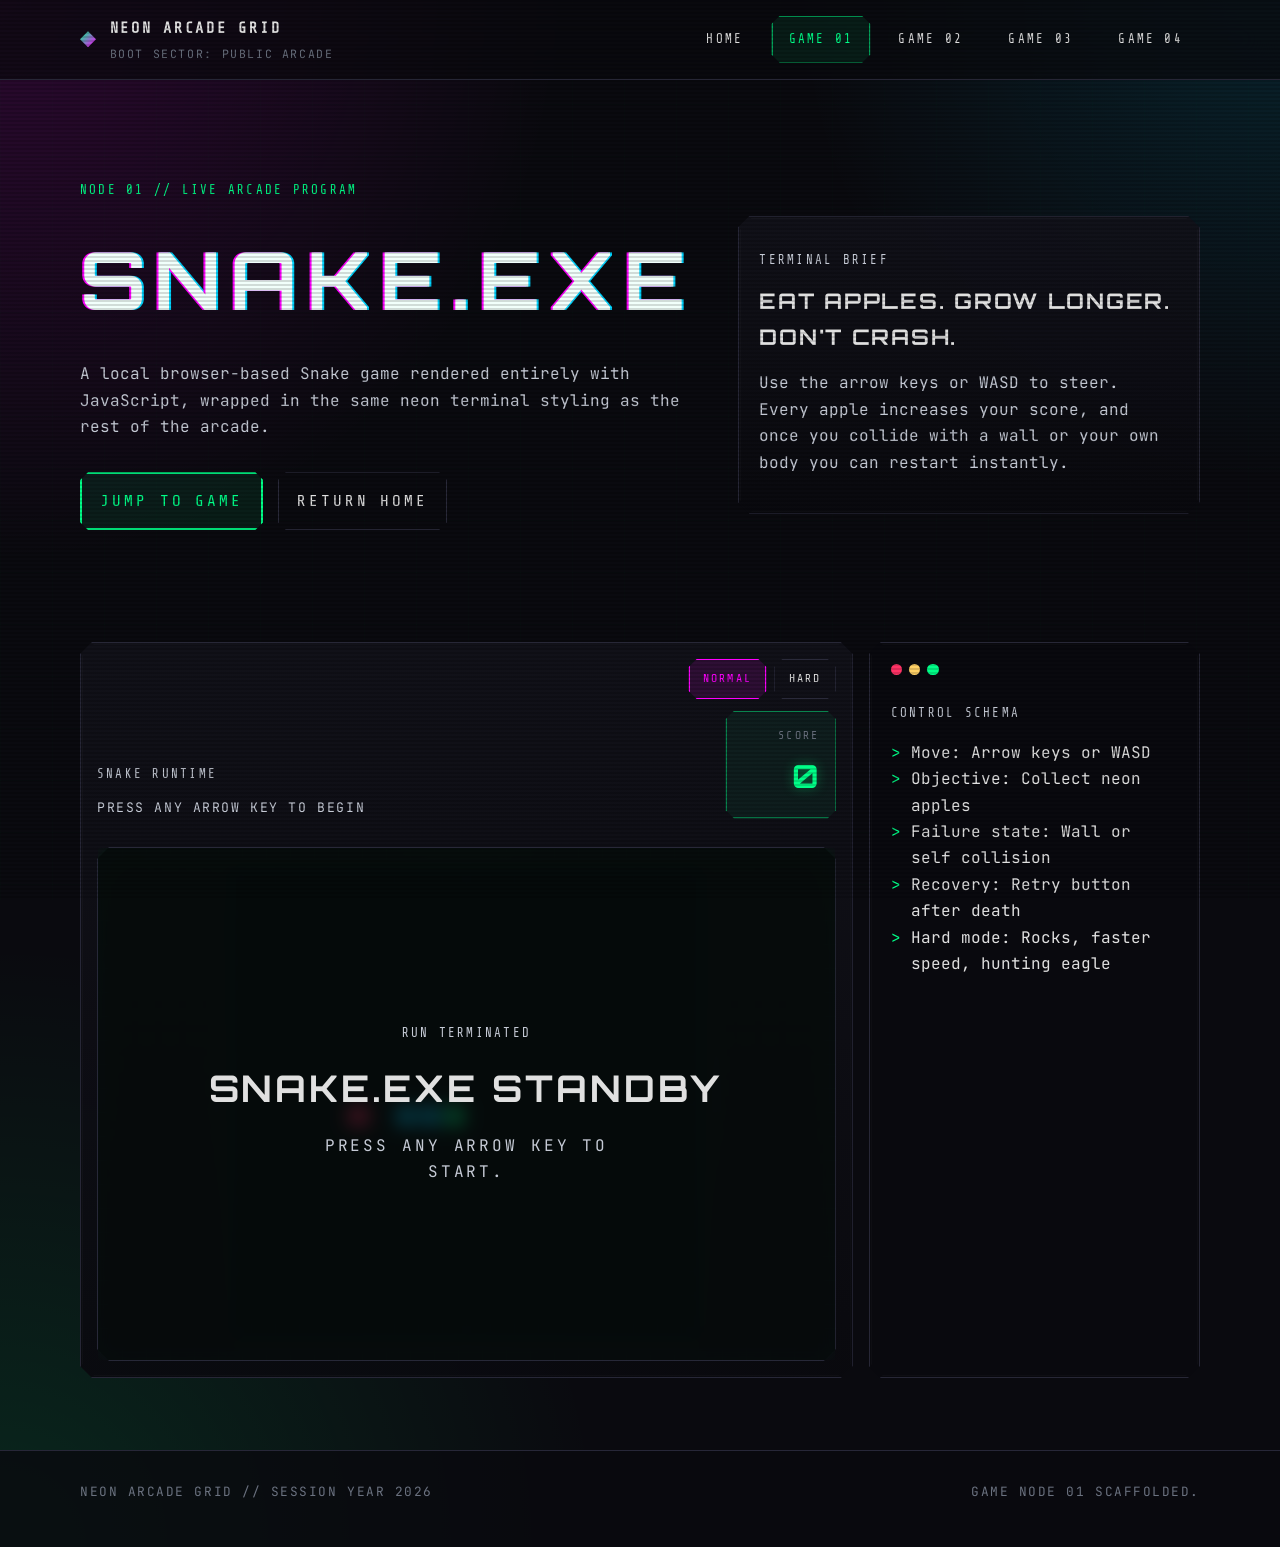
==== game-01.html @ 29656dc4 "Initial commit" ====
<!DOCTYPE html>
<html lang="en">
  <head>
    <meta charset="UTF-8" />
    <meta name="viewport" content="width=device-width, initial-scale=1.0" />
    <title>Neon Arcade Grid | Game 01</title>
    <meta name="description" content="Game 01 staging page for the Neon Arcade Grid collection." />
    <link rel="preconnect" href="https://fonts.googleapis.com" />
    <link rel="preconnect" href="https://fonts.gstatic.com" crossorigin />
    <link
      href="https://fonts.googleapis.com/css2?family=JetBrains+Mono:wght@400;500;700;800&family=Orbitron:wght@500;700;800;900&family=Share+Tech+Mono&display=swap"
      rel="stylesheet"
    />
    <link rel="stylesheet" href="assets/css/styles.css" />
    <script defer src="assets/js/main.js"></script>
    <script defer src="assets/js/snake.js"></script>
  </head>
  <body data-page="game-01">
    <div class="site-shell">
      <header class="site-header">
        <div class="container nav-frame">
          <a class="brand" href="index.html" aria-label="Neon Arcade Grid home">
            <span class="brand-mark"></span>
            <span class="brand-copy">
              <strong>Neon Arcade Grid</strong>
              <span>boot sector: public arcade</span>
            </span>
          </a>
          <button class="menu-toggle" type="button" aria-expanded="false" aria-controls="site-nav">
            <span></span>
            <span></span>
            <span></span>
            <span class="sr-only">Toggle navigation</span>
          </button>
          <nav class="site-nav" id="site-nav" aria-label="Primary">
            <a href="index.html" data-nav="home">Home</a>
            <a href="game-01.html" data-nav="game-01">Game 01</a>
            <a href="game-02.html" data-nav="game-02">Game 02</a>
            <a href="game-03.html" data-nav="game-03">Game 03</a>
            <a href="game-04.html" data-nav="game-04">Game 04</a>
          </nav>
        </div>
      </header>

      <main class="inner-page">
        <section class="page-hero">
          <div class="container page-hero-grid">
            <div>
              <p class="eyebrow">Node 01 // live arcade program</p>
              <h1 class="page-title">Snake.exe</h1>
              <p class="hero-text">
                A local browser-based Snake game rendered entirely with JavaScript, wrapped in the same neon terminal styling as the rest of the arcade.
              </p>
              <div class="hero-actions">
                <a class="button button-primary" href="#snake-stage">Jump To Game</a>
                <a class="button button-outline" href="index.html">Return Home</a>
              </div>
            </div>
            <aside class="panel detail-panel">
              <p class="card-tag accent-cyan">Terminal brief</p>
              <h2>Eat apples. Grow longer. Don&apos;t crash.</h2>
              <p>
                Use the arrow keys or WASD to steer. Every apple increases your score, and once you collide with a wall or your own body you can restart instantly.
              </p>
            </aside>
          </div>
        </section>

        <section class="content-section">
          <div class="container game-layout">
            <article class="panel game-stage snake-panel" id="snake-stage">
              <div class="snake-hud">
                <div>
                  <p class="stage-label">Snake runtime</p>
                  <p class="snake-status" data-snake-status>Press any arrow key to begin</p>
                </div>
                <div class="snake-meta">
                  <div class="mode-switcher" role="group" aria-label="Snake difficulty">
                    <button class="button button-outline mode-button is-active" type="button" data-snake-mode="normal" aria-pressed="true">
                      Normal
                    </button>
                    <button class="button button-outline mode-button" type="button" data-snake-mode="hard" aria-pressed="false">
                      Hard
                    </button>
                  </div>
                  <div class="score-box" aria-live="polite">
                    <span>Score</span>
                    <strong data-snake-score>0</strong>
                  </div>
                </div>
              </div>
              <div class="stage-screen snake-screen">
                <canvas
                  class="snake-canvas"
                  data-snake-canvas
                  width="480"
                  height="480"
                  aria-label="Snake game board"
                ></canvas>
                <div class="snake-overlay" data-snake-overlay>
                  <p class="card-tag accent-pink">Run terminated</p>
                  <h2 data-snake-overlay-title>Snake.exe offline</h2>
                  <p data-snake-overlay-copy>
                    Press any arrow key to start.
                  </p>
                  <button class="button button-secondary is-visually-hidden" type="button" data-snake-restart>
                    Start Run
                  </button>
                </div>
              </div>
            </article>
            <article class="panel terminal-panel slim-terminal">
              <div class="terminal-topbar">
                <span></span>
                <span></span>
                <span></span>
              </div>
              <div class="terminal-copy">
                <p class="eyebrow">Control schema</p>
                <ul class="terminal-list">
                  <li><span>&gt;</span> Move: Arrow keys or WASD</li>
                  <li><span>&gt;</span> Objective: Collect neon apples</li>
                  <li><span>&gt;</span> Failure state: Wall or self collision</li>
                  <li><span>&gt;</span> Recovery: Retry button after death</li>
                  <li><span>&gt;</span> Hard mode: Rocks, faster speed, hunting eagle</li>
                </ul>
              </div>
            </article>
          </div>
        </section>
      </main>

      <footer class="site-footer">
        <div class="container footer-frame">
          <p>Neon Arcade Grid // session year <span data-year></span></p>
          <p>Game node 01 scaffolded.</p>
        </div>
      </footer>
    </div>
  </body>
</html>
---- assets/css/styles.css ----
:root {
  --background: #0a0a0f;
  --foreground: #e0e0e0;
  --card: #12121a;
  --muted: #1c1c2e;
  --muted-foreground: #6b7280;
  --accent: #00ff88;
  --accent-secondary: #ff00ff;
  --accent-tertiary: #00d4ff;
  --border: #2a2a3a;
  --input: #12121a;
  --ring: #00ff88;
  --destructive: #ff3366;
  --shadow-neon: 0 0 5px #00ff88, 0 0 10px rgba(0, 255, 136, 0.25);
  --shadow-neon-sm: 0 0 3px #00ff88, 0 0 6px rgba(0, 255, 136, 0.18);
  --shadow-neon-lg: 0 0 10px #00ff88, 0 0 20px rgba(0, 255, 136, 0.38), 0 0 42px rgba(0, 255, 136, 0.16);
  --shadow-neon-secondary: 0 0 5px #ff00ff, 0 0 20px rgba(255, 0, 255, 0.38);
  --shadow-neon-tertiary: 0 0 5px #00d4ff, 0 0 20px rgba(0, 212, 255, 0.38);
  --container: min(1120px, calc(100% - 2rem));
  --transition-fast: 120ms steps(4);
  --transition-smooth: 220ms cubic-bezier(0.4, 0, 0.2, 1);
  --chamfer: polygon(0 12px, 12px 0, calc(100% - 12px) 0, 100% 12px, 100% calc(100% - 12px), calc(100% - 12px) 100%, 12px 100%, 0 calc(100% - 12px));
  --chamfer-sm: polygon(0 8px, 8px 0, calc(100% - 8px) 0, 100% 8px, 100% calc(100% - 8px), calc(100% - 8px) 100%, 8px 100%, 0 calc(100% - 8px));
}

*,
*::before,
*::after {
  box-sizing: border-box;
}

html {
  scroll-behavior: smooth;
}

body {
  margin: 0;
  min-height: 100vh;
  background:
    radial-gradient(circle at top left, rgba(255, 0, 255, 0.14), transparent 28%),
    radial-gradient(circle at top right, rgba(0, 212, 255, 0.12), transparent 24%),
    radial-gradient(circle at bottom left, rgba(0, 255, 136, 0.12), transparent 30%),
    var(--background);
  color: var(--foreground);
  font-family: "JetBrains Mono", "Fira Code", Consolas, monospace;
  line-height: 1.65;
  position: relative;
  overflow-x: hidden;
}

body::before {
  content: "";
  position: fixed;
  inset: 0;
  background-image:
    linear-gradient(rgba(0, 255, 136, 0.04) 1px, transparent 1px),
    linear-gradient(90deg, rgba(0, 255, 136, 0.04) 1px, transparent 1px);
  background-size: 52px 52px;
  opacity: 0.38;
  pointer-events: none;
  z-index: -2;
}

body::after {
  content: "";
  position: fixed;
  inset: 0;
  background: repeating-linear-gradient(0deg, transparent, transparent 2px, rgba(0, 0, 0, 0.34) 2px, rgba(0, 0, 0, 0.34) 4px);
  opacity: 0.4;
  pointer-events: none;
  z-index: 50;
}

a {
  color: inherit;
  text-decoration: none;
}

button,
a,
input,
textarea,
select {
  -webkit-tap-highlight-color: transparent;
}

button:focus-visible,
a:focus-visible {
  outline: 2px solid var(--ring);
  outline-offset: 4px;
  box-shadow: var(--shadow-neon);
}

.sr-only {
  position: absolute;
  width: 1px;
  height: 1px;
  padding: 0;
  margin: -1px;
  overflow: hidden;
  clip: rect(0, 0, 0, 0);
  border: 0;
}

.site-shell {
  position: relative;
  isolation: isolate;
}

.container {
  width: var(--container);
  margin: 0 auto;
}

.site-header {
  position: sticky;
  top: 0;
  z-index: 30;
  backdrop-filter: blur(18px);
  background: rgba(10, 10, 15, 0.72);
  border-bottom: 1px solid rgba(42, 42, 58, 0.9);
}

.nav-frame {
  display: flex;
  align-items: center;
  justify-content: space-between;
  gap: 1rem;
  padding: 1rem 0;
  position: relative;
}

.brand {
  display: inline-flex;
  align-items: center;
  gap: 0.85rem;
  min-height: 44px;
}

.brand-mark {
  width: 1rem;
  height: 1rem;
  background: linear-gradient(135deg, var(--accent), var(--accent-secondary));
  box-shadow: var(--shadow-neon-lg);
  clip-path: var(--chamfer-sm);
}

.brand-copy {
  display: grid;
  gap: 0.15rem;
}

.brand-copy strong,
.eyebrow,
.card-tag,
.stage-label,
.panel-label,
.site-nav a,
.button {
  font-family: "Share Tech Mono", monospace;
  letter-spacing: 0.18em;
  text-transform: uppercase;
}

.brand-copy strong {
  font-size: 0.95rem;
}

.brand-copy span {
  color: var(--muted-foreground);
  font-size: 0.72rem;
  letter-spacing: 0.14em;
  text-transform: uppercase;
}

.menu-toggle {
  display: none;
  width: 48px;
  height: 48px;
  border: 1px solid var(--border);
  background: rgba(18, 18, 26, 0.88);
  clip-path: var(--chamfer-sm);
  padding: 0;
  align-items: center;
  justify-content: center;
  flex-direction: column;
  gap: 0.28rem;
  cursor: pointer;
}

.menu-toggle span:not(.sr-only) {
  display: block;
  width: 20px;
  height: 2px;
  background: var(--foreground);
  transition: transform var(--transition-smooth), opacity var(--transition-smooth);
}

.menu-toggle[aria-expanded="true"] span:nth-child(1) {
  transform: translateY(6px) rotate(45deg);
}

.menu-toggle[aria-expanded="true"] span:nth-child(2) {
  opacity: 0;
}

.menu-toggle[aria-expanded="true"] span:nth-child(3) {
  transform: translateY(-6px) rotate(-45deg);
}

.site-nav {
  display: flex;
  align-items: center;
  gap: 0.7rem;
}

.site-nav a {
  position: relative;
  min-height: 44px;
  display: inline-flex;
  align-items: center;
  justify-content: center;
  padding: 0.75rem 1rem;
  color: var(--foreground);
  font-size: 0.78rem;
  clip-path: var(--chamfer-sm);
  border: 1px solid transparent;
  transition: color var(--transition-fast), border-color var(--transition-fast), box-shadow var(--transition-smooth), background var(--transition-smooth);
}

.site-nav a:hover,
.site-nav a.is-active {
  color: var(--accent);
  border-color: rgba(0, 255, 136, 0.6);
  background: rgba(0, 255, 136, 0.08);
  box-shadow: var(--shadow-neon-sm);
}

.hero-section,
.page-hero {
  padding: 5.5rem 0 3rem;
}

.hero-grid,
.page-hero-grid {
  display: grid;
  grid-template-columns: minmax(0, 1.15fr) minmax(280px, 0.85fr);
  gap: 2rem;
  align-items: center;
}

.eyebrow,
.card-tag,
.stage-label,
.panel-label {
  color: var(--accent);
  font-size: 0.78rem;
}

.accent-pink {
  color: var(--accent-secondary);
}

.accent-cyan {
  color: var(--accent-tertiary);
}

.glitch-title,
.page-title,
h2,
h3 {
  font-family: "Orbitron", "Share Tech Mono", monospace;
  text-transform: uppercase;
  margin: 0;
}

.glitch-title {
  position: relative;
  font-size: clamp(3.5rem, 10vw, 7rem);
  line-height: 0.95;
  letter-spacing: 0.1em;
  margin: 0.4rem 0 1rem;
  color: #f6fff9;
  text-shadow: -2px 0 var(--accent-secondary), 2px 0 var(--accent-tertiary), 0 0 24px rgba(0, 255, 136, 0.4);
  animation: rgb-shift 2.8s infinite steps(2);
}

.glitch-title::before,
.glitch-title::after {
  content: attr(data-text);
  position: absolute;
  inset: 0;
  pointer-events: none;
}

.glitch-title::before {
  color: var(--accent-secondary);
  transform: translate(-2px, 0);
  clip-path: polygon(0 8%, 100% 0, 100% 38%, 0 46%);
  opacity: 0.75;
  animation: glitch-slice 3s infinite steps(2);
}

.glitch-title::after {
  color: var(--accent-tertiary);
  transform: translate(2px, 0);
  clip-path: polygon(0 55%, 100% 48%, 100% 100%, 0 92%);
  opacity: 0.7;
  animation: glitch-slice 2.4s infinite reverse steps(2);
}

.page-title {
  font-size: clamp(2.7rem, 8vw, 5rem);
  letter-spacing: 0.12em;
  color: #f1fffb;
  text-shadow: -2px 0 var(--accent-secondary), 2px 0 var(--accent-tertiary);
}

.hero-text,
.section-heading p,
.panel p {
  max-width: 62ch;
  color: #c5cad5;
}

.type-line {
  position: relative;
  display: inline-block;
  padding-right: 0.75rem;
}

.type-line::after {
  content: "";
  position: absolute;
  right: 0;
  top: 0.2em;
  width: 0.16rem;
  height: 1.1em;
  background: var(--accent);
  box-shadow: var(--shadow-neon);
  animation: blink 1s step-end infinite;
}

.hero-actions {
  display: flex;
  flex-wrap: wrap;
  gap: 0.9rem;
  margin: 2rem 0;
}

.button {
  min-height: 46px;
  display: inline-flex;
  align-items: center;
  justify-content: center;
  padding: 0.85rem 1.15rem;
  border: 2px solid var(--accent);
  color: var(--accent);
  background: transparent;
  clip-path: var(--chamfer-sm);
  transition: transform var(--transition-fast), background var(--transition-fast), color var(--transition-fast), border-color var(--transition-fast), box-shadow var(--transition-smooth), filter var(--transition-fast);
}

.button:hover {
  transform: translateY(-1px);
}

.button:disabled {
  opacity: 0.42;
  cursor: not-allowed;
  filter: grayscale(0.2);
  transform: none;
  box-shadow: none;
}

.button-primary {
  background: rgba(0, 255, 136, 0.08);
}

.button-primary:hover {
  background: var(--accent);
  color: var(--background);
  box-shadow: var(--shadow-neon-lg);
}

.button-secondary {
  border-color: var(--accent-secondary);
  color: var(--accent-secondary);
}

.button-secondary:hover {
  background: var(--accent-secondary);
  color: var(--background);
  box-shadow: var(--shadow-neon-secondary);
}

.button-outline {
  border-width: 1px;
  border-color: var(--border);
  color: var(--foreground);
}

.button-outline:hover {
  border-color: var(--accent);
  color: var(--accent);
  box-shadow: var(--shadow-neon-sm);
}

.panel {
  position: relative;
  background: linear-gradient(180deg, rgba(18, 18, 26, 0.95), rgba(10, 10, 15, 0.94));
  border: 1px solid rgba(42, 42, 58, 0.92);
  padding: 1.3rem;
  clip-path: var(--chamfer);
  overflow: hidden;
  transition: transform var(--transition-fast), border-color var(--transition-fast), box-shadow var(--transition-smooth);
}

.panel::before {
  content: "";
  position: absolute;
  inset: 1px;
  border: 1px solid rgba(255, 255, 255, 0.02);
  clip-path: var(--chamfer);
  pointer-events: none;
}

.panel:hover {
  transform: translateY(-2px);
  border-color: rgba(0, 255, 136, 0.62);
  box-shadow: var(--shadow-neon);
}

.holographic-panel {
  background: linear-gradient(180deg, rgba(28, 28, 46, 0.68), rgba(18, 18, 26, 0.84));
  border-color: rgba(0, 255, 136, 0.32);
  backdrop-filter: blur(16px);
  box-shadow: var(--shadow-neon-sm);
}

.holographic-panel::after,
.detail-panel::after,
.manifesto-card::after {
  content: "";
  position: absolute;
  inset: 0;
  background: linear-gradient(90deg, transparent 0, rgba(0, 255, 136, 0.08) 50%, transparent 100%);
  transform: translateX(-100%);
  animation: sweep 5s infinite;
  pointer-events: none;
}

.terminal-block,
.terminal-copy {
  font-family: "JetBrains Mono", monospace;
}

.terminal-block p,
.terminal-list li {
  display: flex;
  align-items: baseline;
  gap: 0.65rem;
}

.terminal-block span,
.terminal-list span {
  color: var(--accent);
}

.cursor {
  display: inline-block;
  width: 0.5rem;
  height: 1.05rem;
  margin-left: 0.35rem;
  background: var(--accent);
  animation: blink 1s step-end infinite;
  vertical-align: text-bottom;
  box-shadow: var(--shadow-neon-sm);
}

.hud-lines {
  display: grid;
  gap: 0.65rem;
  margin-top: 1.4rem;
}

.hud-lines span {
  display: block;
  height: 0.35rem;
  background: linear-gradient(90deg, var(--accent), transparent);
  clip-path: var(--chamfer-sm);
  opacity: 0.8;
}

.hud-lines span:nth-child(2) {
  background: linear-gradient(90deg, var(--accent-secondary), transparent);
  width: 82%;
}

.hud-lines span:nth-child(3) {
  background: linear-gradient(90deg, var(--accent-tertiary), transparent);
  width: 64%;
}

.stat-grid {
  display: grid;
  grid-template-columns: repeat(2, minmax(0, 1fr));
  gap: 0.85rem;
  margin-top: 2rem;
}

.stat-grid div {
  padding: 1rem;
  background: rgba(18, 18, 26, 0.72);
  border: 1px solid rgba(42, 42, 58, 0.95);
  clip-path: var(--chamfer-sm);
}

.stat-grid dt {
  font-size: 0.72rem;
  text-transform: uppercase;
  letter-spacing: 0.16em;
  color: var(--muted-foreground);
}

.stat-grid dd {
  margin: 0.4rem 0 0;
  font-family: "Orbitron", monospace;
  font-size: 1.4rem;
  color: var(--foreground);
}

.content-section {
  padding: 2rem 0 4.5rem;
}

.section-heading {
  max-width: 48rem;
  margin-bottom: 1.75rem;
}

.section-heading h2 {
  font-size: clamp(2rem, 5vw, 3.3rem);
  letter-spacing: 0.08em;
  margin: 0.2rem 0 0.8rem;
}

.feature-grid {
  display: grid;
  grid-template-columns: repeat(3, minmax(0, 1fr));
  gap: 1rem;
  align-items: start;
  transform: skewY(-1deg);
}

.feature-card:nth-child(2) {
  transform: translateY(1.4rem);
}

.feature-card:nth-child(3) {
  transform: translateY(0.5rem);
}

.feature-card h3,
.manifesto-card h3,
.detail-panel h2 {
  font-size: 1.35rem;
  letter-spacing: 0.08em;
  margin: 0.4rem 0 0.8rem;
}

.terminal-section {
  position: relative;
}

.terminal-layout {
  display: grid;
  grid-template-columns: minmax(0, 1.1fr) minmax(280px, 0.8fr);
  gap: 1rem;
  align-items: start;
}

.terminal-panel {
  background: rgba(10, 10, 15, 0.96);
}

.terminal-topbar {
  display: flex;
  gap: 0.45rem;
  padding-bottom: 1rem;
}

.terminal-topbar span {
  width: 0.7rem;
  height: 0.7rem;
  border-radius: 999px;
  background: var(--destructive);
}

.terminal-topbar span:nth-child(2) {
  background: #ffd166;
}

.terminal-topbar span:nth-child(3) {
  background: var(--accent);
}

.terminal-list {
  padding: 0;
  margin: 1rem 0 0;
  list-style: none;
}

.manifesto-card {
  margin-top: 2.2rem;
}

.inner-page {
  min-height: calc(100vh - 180px);
}

body[data-page="game-04"] .site-shell {
  min-height: 100vh;
  display: grid;
  grid-template-rows: auto 1fr;
}

body[data-page="game-04"] .inner-page {
  min-height: 0;
  height: calc(100vh - 78px);
  display: grid;
  grid-template-rows: auto auto 1fr;
  overflow: hidden;
}

body[data-page="game-04"] .page-hero {
  padding: 1rem 0 0.75rem;
}

body[data-page="game-04"] .page-hero-grid {
  gap: 1rem;
  align-items: start;
}

body[data-page="game-04"] .page-title {
  font-size: clamp(2rem, 4.2vw, 3.3rem);
}

body[data-page="game-04"] .hero-text {
  max-width: 54ch;
  font-size: 0.95rem;
}

body[data-page="game-04"] .hero-actions {
  margin: 1rem 0 0;
}

body[data-page="game-04"] .hero-actions .button {
  min-height: 40px;
  padding: 0.7rem 1rem;
}

body[data-page="game-04"] .detail-panel h2 {
  font-size: 1.05rem;
  margin-bottom: 0.45rem;
}

body[data-page="game-04"] .detail-panel p {
  font-size: 0.9rem;
}

body[data-page="game-04"] .content-section {
  padding: 0.75rem 0 1rem;
  min-height: 0;
  display: grid;
}

body[data-page="game-04"] .content-section > .container {
  min-height: 0;
}

body[data-page="game-04"] .terminal-panel.slim-terminal {
  max-height: 100%;
  overflow: auto;
}

body[data-page="game-04"] .site-footer {
  display: none;
}

@media (min-width: 901px) {
  body[data-page="game-04"] .page-hero {
    display: none;
  }

  body[data-page="game-04"] .inner-page {
    grid-template-rows: auto 1fr;
  }

  body[data-page="game-04"] .content-section {
    padding: 0.4rem 0 0.5rem;
  }

  body[data-page="game-04"] .relic-layout {
    grid-template-columns: 1fr;
  }

  body[data-page="game-04"] .terminal-panel.slim-terminal {
    display: none;
  }

  body[data-page="game-04"] .relic-panel {
    gap: 0.75rem;
  }

  body[data-page="game-04"] .relic-hud {
    align-items: center;
  }

  body[data-page="game-04"] .relic-grid {
    grid-template-columns: minmax(0, 1.7fr) minmax(300px, 0.82fr);
    gap: 0.75rem;
    min-height: 0;
  }

  body[data-page="game-04"] .relic-live-strip {
    gap: 0.55rem;
  }

  body[data-page="game-04"] .relic-screen {
    padding: 0.65rem;
    gap: 0.55rem;
  }

  body[data-page="game-04"] .relic-canvas {
    max-height: min(32vh, 300px);
  }

  body[data-page="game-04"] .combat-log {
    min-height: 104px;
    max-height: 140px;
  }

  body[data-page="game-04"] .loadout-card {
    padding: 0.8rem;
  }

  body[data-page="game-04"] .loadout-list {
    gap: 0.55rem;
    max-height: none;
  }

  body[data-page="game-04"] .actor-card {
    min-height: 94px;
  }

  body[data-page="game-04"] .combat-stage {
    gap: 0.75rem;
    max-height: none;
    overflow: visible;
    padding-right: 0;
  }
}

.landscape-warning {
  display: none;
  padding: 1.5rem 0 0;
}

.landscape-warning-panel {
  text-align: center;
  display: grid;
  gap: 0.55rem;
}

.game-layout {
  display: grid;
  grid-template-columns: minmax(0, 1.4fr) minmax(260px, 0.6fr);
  gap: 1rem;
  align-items: start;
}

.alt-layout {
  grid-template-columns: minmax(260px, 0.65fr) minmax(0, 1.35fr);
}

.relic-layout {
  grid-template-columns: minmax(220px, 0.42fr) minmax(0, 1.58fr);
  align-items: stretch;
  min-height: 100%;
}

.slim-terminal {
  min-height: 100%;
}

.game-stage,
.wide-stage {
  padding: 1rem;
}

.snake-panel {
  display: grid;
  gap: 1rem;
}

.snake-hud {
  display: flex;
  justify-content: space-between;
  gap: 1rem;
  align-items: end;
}

.snake-meta {
  display: grid;
  gap: 0.75rem;
  justify-items: end;
}

.ping-meta {
  display: grid;
  gap: 0.75rem;
  justify-items: end;
}

.score-row {
  display: flex;
  flex-wrap: wrap;
  gap: 0.75rem;
}

.ping-ai-score {
  border-color: rgba(255, 0, 255, 0.45);
  background: rgba(255, 0, 255, 0.08);
  box-shadow: var(--shadow-neon-secondary);
}

.ping-ai-score strong {
  color: var(--accent-secondary);
  text-shadow: 0 0 12px rgba(255, 0, 255, 0.35);
}

.mode-switcher {
  display: flex;
  flex-wrap: wrap;
  justify-content: flex-end;
  gap: 0.5rem;
}

.mode-button {
  min-height: 40px;
  padding: 0.65rem 0.85rem;
  font-size: 0.72rem;
}

.mode-button.is-active {
  border-color: var(--accent-secondary);
  color: var(--accent-secondary);
  background: rgba(255, 0, 255, 0.12);
  box-shadow: var(--shadow-neon-secondary);
}

.snake-status {
  margin: 0.35rem 0 0;
  color: var(--muted-foreground);
  text-transform: uppercase;
  letter-spacing: 0.12em;
  font-size: 0.82rem;
}

.score-box {
  min-width: 110px;
  padding: 0.9rem 1rem;
  border: 1px solid rgba(0, 255, 136, 0.45);
  clip-path: var(--chamfer-sm);
  background: rgba(0, 255, 136, 0.06);
  box-shadow: var(--shadow-neon-sm);
  text-align: right;
}

.score-box span {
  display: block;
  color: var(--muted-foreground);
  font-family: "Share Tech Mono", monospace;
  font-size: 0.72rem;
  letter-spacing: 0.18em;
  text-transform: uppercase;
}

.score-box strong {
  display: block;
  margin-top: 0.3rem;
  font-family: "Orbitron", monospace;
  font-size: 2rem;
  color: var(--accent);
  text-shadow: 0 0 12px rgba(0, 255, 136, 0.35);
}

.stage-screen {
  min-height: 360px;
  display: grid;
  justify-items: center;
  align-items: center;
  margin-top: 0.8rem;
  color: var(--foreground);
  text-transform: uppercase;
  letter-spacing: 0.18em;
  text-align: center;
  padding: 1.5rem;
  border: 1px solid rgba(42, 42, 58, 0.95);
  clip-path: var(--chamfer);
  background:
    radial-gradient(circle at center, rgba(0, 255, 136, 0.14), transparent 55%),
    linear-gradient(180deg, rgba(28, 28, 46, 0.75), rgba(10, 10, 15, 0.95));
  box-shadow: inset 0 0 30px rgba(0, 255, 136, 0.08);
}

.snake-screen {
  position: relative;
  overflow: hidden;
  padding: clamp(0.75rem, 2vw, 1rem);
  background:
    linear-gradient(rgba(0, 255, 136, 0.06) 1px, transparent 1px),
    linear-gradient(90deg, rgba(0, 255, 136, 0.06) 1px, transparent 1px),
    radial-gradient(circle at center, rgba(0, 255, 136, 0.14), transparent 60%),
    linear-gradient(180deg, rgba(7, 19, 14, 0.96), rgba(10, 10, 15, 0.98));
  background-size: 24px 24px, 24px 24px, auto, auto;
}

.ping-panel {
  display: grid;
  gap: 1rem;
}

.ping-hud {
  display: flex;
  justify-content: space-between;
  gap: 1rem;
  align-items: end;
}

.ping-screen {
  position: relative;
  overflow: hidden;
  padding: clamp(0.75rem, 2vw, 1rem);
  background:
    linear-gradient(rgba(255, 0, 255, 0.06) 1px, transparent 1px),
    linear-gradient(90deg, rgba(255, 0, 255, 0.06) 1px, transparent 1px),
    radial-gradient(circle at center, rgba(255, 0, 255, 0.12), transparent 60%),
    linear-gradient(180deg, rgba(20, 8, 19, 0.96), rgba(10, 10, 15, 0.98));
  background-size: 28px 28px, 28px 28px, auto, auto;
}

.ping-canvas {
  width: min(100%, 520px);
  aspect-ratio: 52 / 76;
  border: 1px solid rgba(255, 0, 255, 0.3);
  clip-path: var(--chamfer-sm);
  background:
    repeating-linear-gradient(0deg, rgba(255, 255, 255, 0.02), rgba(255, 255, 255, 0.02) 2px, transparent 2px, transparent 4px),
    rgba(12, 7, 14, 0.98);
  box-shadow: inset 0 0 24px rgba(255, 0, 255, 0.12), 0 0 24px rgba(255, 0, 255, 0.1);
  cursor: crosshair;
}

.cube-panel {
  display: grid;
  gap: 1rem;
}

.cube-hud {
  display: flex;
  justify-content: space-between;
  gap: 1rem;
  align-items: end;
}

.cube-screen {
  position: relative;
  overflow: hidden;
  padding: clamp(0.75rem, 2vw, 1rem);
  background:
    linear-gradient(rgba(0, 212, 255, 0.06) 1px, transparent 1px),
    linear-gradient(90deg, rgba(0, 212, 255, 0.06) 1px, transparent 1px),
    radial-gradient(circle at center, rgba(0, 212, 255, 0.14), transparent 60%),
    linear-gradient(180deg, rgba(8, 16, 22, 0.96), rgba(10, 10, 15, 0.98));
  background-size: 28px 28px, 28px 28px, auto, auto;
}

.cube-canvas {
  width: min(100%, clamp(320px, 72vh, 560px));
  aspect-ratio: 1;
  justify-self: center;
  align-self: center;
  border: 1px solid rgba(0, 212, 255, 0.3);
  clip-path: var(--chamfer-sm);
  background:
    repeating-linear-gradient(0deg, rgba(255, 255, 255, 0.02), rgba(255, 255, 255, 0.02) 2px, transparent 2px, transparent 4px),
    rgba(7, 12, 18, 0.98);
  box-shadow: inset 0 0 24px rgba(0, 212, 255, 0.12), 0 0 24px rgba(0, 212, 255, 0.1);
}

.relic-panel {
  display: grid;
  gap: 1rem;
  min-height: 100%;
}

.relic-hud {
  display: flex;
  justify-content: space-between;
  gap: 1rem;
  align-items: end;
}

.relic-grid {
  display: grid;
  grid-template-columns: minmax(0, 1.55fr) minmax(320px, 0.95fr);
  gap: 1rem;
  align-items: start;
  min-height: 100%;
}

.relic-subpanel {
  display: grid;
  gap: 1rem;
  min-height: 0;
}

.relic-sidebar {
  display: grid;
  gap: 1rem;
  grid-template-rows: minmax(0, 1fr) minmax(0, 1fr);
  min-height: 0;
}

.relic-loadout-panel,
.relic-combat-panel {
  min-height: 0;
  align-content: start;
}

.relic-loadout-panel {
  grid-template-rows: auto auto auto minmax(0, 1fr);
}

.relic-combat-panel {
  grid-template-rows: auto minmax(0, 1fr);
}

.relic-arena-panel {
  display: grid;
  gap: 1rem;
  min-height: 100%;
  grid-template-rows: auto auto minmax(0, 1fr);
}

.arena-heading {
  display: grid;
  gap: 0.35rem;
}

.arena-hint {
  margin: 0;
  color: #c8d2dd;
  font-size: 0.86rem;
}

.relic-live-strip {
  display: grid;
  gap: 0.7rem;
}

.relic-live-overlay {
  width: 100%;
  align-self: start;
}

.relic-bars {
  grid-template-columns: repeat(2, minmax(0, 1fr));
}

.relic-screen {
  min-height: 0;
  height: 100%;
  align-content: start;
  gap: 0.75rem;
  padding: clamp(0.75rem, 2vw, 1rem);
  background:
    linear-gradient(rgba(90, 255, 214, 0.07) 1px, transparent 1px),
    linear-gradient(90deg, rgba(90, 255, 214, 0.07) 1px, transparent 1px),
    radial-gradient(circle at center, rgba(92, 224, 255, 0.2), transparent 60%),
    linear-gradient(180deg, rgba(16, 30, 42, 0.96), rgba(14, 20, 28, 0.99));
  background-size: 28px 28px, 28px 28px, auto, auto;
}

.relic-canvas {
  width: 100%;
  max-width: 100%;
  aspect-ratio: 16 / 9;
  max-height: min(42vh, 420px);
  align-self: start;
  border: 1px solid rgba(0, 212, 255, 0.3);
  clip-path: var(--chamfer-sm);
  background:
    repeating-linear-gradient(0deg, rgba(255, 255, 255, 0.02), rgba(255, 255, 255, 0.02) 2px, transparent 2px, transparent 4px),
    rgba(12, 24, 34, 0.98);
  box-shadow: inset 0 0 26px rgba(92, 224, 255, 0.18), 0 0 28px rgba(0, 212, 255, 0.12);
}

.loadout-list {
  display: grid;
  gap: 0.8rem;
  min-height: 0;
  overflow-y: auto;
  overscroll-behavior: contain;
  padding-right: 0.3rem;
}

.loadout-card {
  padding: 1rem;
  background: rgba(18, 18, 26, 0.8);
  border: 1px solid rgba(42, 42, 58, 0.95);
  clip-path: var(--chamfer-sm);
}

.loadout-card span,
.combat-bar span,
.actor-card p {
  display: block;
  color: var(--muted-foreground);
  font-family: "Share Tech Mono", monospace;
  font-size: 0.72rem;
  letter-spacing: 0.16em;
  text-transform: uppercase;
}

.loadout-card strong,
.actor-card strong {
  display: block;
  margin-top: 0.35rem;
  font-family: "Orbitron", monospace;
  font-size: 1.15rem;
}

.rarity-common {
  color: #d7dde7;
}

.rarity-uncommon {
  color: #72ffa9;
  text-shadow: 0 0 10px rgba(114, 255, 169, 0.2);
}

.rarity-rare {
  color: #55e4ff;
  text-shadow: 0 0 10px rgba(85, 228, 255, 0.24);
}

.rarity-epic {
  color: #ff7bff;
  text-shadow: 0 0 12px rgba(255, 123, 255, 0.28);
}

.rarity-legendary {
  color: #ffd166;
  text-shadow: 0 0 14px rgba(255, 209, 102, 0.32);
}

.rarity-mythic {
  color: #ff5f87;
  text-shadow: 0 0 16px rgba(255, 95, 135, 0.38);
}

.rarity-exotic {
  color: #8a7dff;
  text-shadow: 0 0 18px rgba(138, 125, 255, 0.42);
}

.rarity-divine {
  color: #fff1a1;
  text-shadow: 0 0 20px rgba(255, 241, 161, 0.5);
}

.rarity-godlike {
  color: #fff7c7;
  text-shadow: 0 0 24px rgba(255, 247, 199, 0.72), 0 0 40px rgba(255, 217, 92, 0.35);
}

.actor-card span {
  color: #c9d2de;
  font-size: 0.8rem;
}

.loadout-card p {
  margin: 0.55rem 0 0;
  color: #c7d0db;
}

.roll-actions,
.combat-actions {
  display: flex;
  flex-wrap: wrap;
  gap: 0.75rem;
}

.relic-top-actions,
.relic-roll-actions {
  display: grid;
  grid-template-columns: repeat(3, minmax(0, 1fr));
  gap: 0.6rem;
}

.relic-top-actions .button,
.relic-roll-actions .button {
  width: 100%;
  min-height: 38px;
  padding: 0.58rem 0.55rem;
  font-size: 0.68rem;
}

.combat-stage {
  display: grid;
  gap: 1rem;
  min-height: 0;
  overflow-y: auto;
  overscroll-behavior: contain;
}

.combat-bars {
  display: grid;
  gap: 0.9rem;
}

.combat-bar strong {
  color: var(--foreground);
}

.bar-shell {
  margin-top: 0.45rem;
  height: 12px;
  border: 1px solid rgba(42, 42, 58, 0.95);
  background: rgba(10, 10, 15, 0.92);
  clip-path: var(--chamfer-sm);
  overflow: hidden;
}

.bar-fill {
  height: 100%;
  width: 100%;
  transition: width 180ms linear;
}

.player-fill {
  background: linear-gradient(90deg, var(--accent-tertiary), var(--accent));
}

.enemy-fill {
  background: linear-gradient(90deg, var(--destructive), var(--accent-secondary));
}

.combat-actors {
  display: grid;
  grid-template-columns: repeat(2, minmax(0, 1fr));
  gap: 0.8rem;
}

.actor-card {
  min-height: 120px;
  padding: 1rem;
  border: 1px solid rgba(42, 42, 58, 0.95);
  clip-path: var(--chamfer-sm);
  display: grid;
  align-content: center;
  gap: 0.35rem;
  text-align: center;
}

.player-actor {
  background: radial-gradient(circle at center, rgba(0, 212, 255, 0.18), rgba(10, 10, 15, 0.92));
}

.enemy-actor {
  background: radial-gradient(circle at center, rgba(255, 0, 255, 0.16), rgba(10, 10, 15, 0.92));
}

.combat-log {
  min-height: 128px;
  max-height: 180px;
  overflow: auto;
  padding: 1rem;
  border: 1px solid rgba(42, 42, 58, 0.95);
  background: rgba(10, 10, 15, 0.96);
  clip-path: var(--chamfer-sm);
  display: grid;
  gap: 0.45rem;
  align-content: start;
}

.combat-log p {
  margin: 0;
  color: #d6dce5;
}

.odds-panel {
  display: grid;
  gap: 0.55rem;
  padding: 0.7rem;
  border: 1px solid rgba(255, 0, 255, 0.28);
  background: rgba(255, 0, 255, 0.05);
  clip-path: var(--chamfer-sm);
}

.odds-grid {
  display: grid;
  grid-template-columns: repeat(3, minmax(0, 1fr));
  gap: 0.35rem;
}

.odds-row {
  padding: 0.48rem 0.55rem;
  border: 1px solid rgba(42, 42, 58, 0.92);
  background: rgba(10, 10, 15, 0.72);
  clip-path: var(--chamfer-sm);
}

.odds-row span {
  display: block;
  color: var(--muted-foreground);
  font-family: "Share Tech Mono", monospace;
  font-size: 0.58rem;
  letter-spacing: 0.16em;
  text-transform: uppercase;
}

.odds-row strong {
  display: block;
  margin-top: 0.2rem;
  font-family: "Orbitron", monospace;
  font-size: 0.78rem;
}

.snake-canvas {
  width: min(100%, 480px);
  aspect-ratio: 1;
  border: 1px solid rgba(0, 255, 136, 0.3);
  clip-path: var(--chamfer-sm);
  background:
    repeating-linear-gradient(0deg, rgba(0, 0, 0, 0.08), rgba(0, 0, 0, 0.08) 2px, transparent 2px, transparent 4px),
    rgba(3, 14, 10, 0.98);
  box-shadow: inset 0 0 24px rgba(0, 255, 136, 0.12), 0 0 24px rgba(0, 255, 136, 0.1);
}

.snake-overlay {
  position: absolute;
  inset: 0;
  display: grid;
  place-items: center;
  align-content: center;
  gap: 0.9rem;
  padding: 1.5rem;
  text-align: center;
  background: rgba(7, 10, 12, 0.82);
  backdrop-filter: blur(8px);
  transition: opacity var(--transition-smooth), visibility var(--transition-smooth);
}

.snake-overlay.is-hidden {
  opacity: 0;
  visibility: hidden;
  pointer-events: none;
}

.snake-overlay h2 {
  font-size: clamp(1.5rem, 4vw, 2.3rem);
  letter-spacing: 0.08em;
}

.snake-overlay p {
  max-width: 32ch;
  margin: 0;
}

.is-visually-hidden {
  display: none;
}

.magenta-screen {
  background:
    radial-gradient(circle at center, rgba(255, 0, 255, 0.16), transparent 55%),
    linear-gradient(180deg, rgba(28, 18, 46, 0.75), rgba(10, 10, 15, 0.95));
  box-shadow: inset 0 0 30px rgba(255, 0, 255, 0.08);
}

.cyan-screen {
  background:
    radial-gradient(circle at center, rgba(0, 212, 255, 0.16), transparent 55%),
    linear-gradient(180deg, rgba(18, 26, 46, 0.75), rgba(10, 10, 15, 0.95));
  box-shadow: inset 0 0 30px rgba(0, 212, 255, 0.08);
}

.wide-stage .stage-screen {
  min-height: 440px;
}

.site-footer {
  border-top: 1px solid rgba(42, 42, 58, 0.95);
  background: rgba(10, 10, 15, 0.78);
}

.footer-frame {
  display: flex;
  justify-content: space-between;
  gap: 1rem;
  padding: 1.1rem 0 2rem;
  color: var(--muted-foreground);
  font-size: 0.8rem;
  text-transform: uppercase;
  letter-spacing: 0.12em;
}

@keyframes blink {
  50% {
    opacity: 0;
  }
}

@keyframes rgb-shift {
  0%,
  100% {
    text-shadow: -2px 0 var(--accent-secondary), 2px 0 var(--accent-tertiary), 0 0 24px rgba(0, 255, 136, 0.4);
  }
  50% {
    text-shadow: 2px 0 var(--accent-secondary), -2px 0 var(--accent-tertiary), 0 0 28px rgba(0, 255, 136, 0.5);
  }
}

@keyframes glitch-slice {
  0%,
  100% {
    transform: translate(0, 0);
  }
  20% {
    transform: translate(-3px, 2px);
  }
  40% {
    transform: translate(2px, -2px);
  }
  60% {
    transform: translate(-2px, -1px);
  }
  80% {
    transform: translate(2px, 1px);
  }
}

@keyframes sweep {
  0% {
    transform: translateX(-100%);
  }
  45%,
  100% {
    transform: translateX(100%);
  }
}

@media (prefers-reduced-motion: reduce) {
  html {
    scroll-behavior: auto;
  }

  *,
  *::before,
  *::after {
    animation-duration: 0.01ms !important;
    animation-iteration-count: 1 !important;
    transition-duration: 0.01ms !important;
  }
}

@media (max-width: 900px) {
  .hero-grid,
  .page-hero-grid,
  .terminal-layout,
  .game-layout,
  .alt-layout,
  .feature-grid {
    grid-template-columns: 1fr;
    transform: none;
  }

  .feature-card:nth-child(2),
  .feature-card:nth-child(3),
  .manifesto-card {
    transform: none;
    margin-top: 0;
  }

  .menu-toggle {
    display: inline-flex;
  }

  .site-nav {
    position: absolute;
    top: calc(100% + 0.6rem);
    left: 1rem;
    right: 1rem;
    display: grid;
    gap: 0.55rem;
    padding: 0.8rem;
    border: 1px solid var(--border);
    clip-path: var(--chamfer);
    background: rgba(10, 10, 15, 0.96);
    box-shadow: var(--shadow-neon-sm);
    opacity: 0;
    transform: translateY(-10px);
    pointer-events: none;
    transition: opacity var(--transition-smooth), transform var(--transition-smooth);
  }

  .site-nav.is-open {
    opacity: 1;
    transform: translateY(0);
    pointer-events: auto;
  }

  .site-nav a {
    width: 100%;
  }

  .footer-frame {
    flex-direction: column;
  }

  .relic-layout {
    grid-template-columns: 1fr;
  }

  body[data-page="game-04"] .inner-page {
    height: auto;
    min-height: calc(100vh - 78px);
    overflow: visible;
  }

  body[data-page="game-04"] .content-section {
    display: block;
  }

  body[data-page="game-04"] .site-footer {
    display: block;
  }

  .relic-grid,
  .combat-actors {
    grid-template-columns: 1fr;
  }

  .relic-bars,
  .relic-top-actions,
  .relic-roll-actions,
  .odds-grid {
    grid-template-columns: 1fr;
  }
}

@media (orientation: portrait) and (max-width: 1024px) {
  .landscape-warning {
    display: block;
  }
}

@media (max-width: 640px) {
  .hero-section,
  .page-hero,
  .content-section {
    padding-top: 4rem;
    padding-bottom: 3rem;
  }

  .glitch-title {
    font-size: clamp(2.9rem, 16vw, 4.8rem);
  }

  .page-title {
    font-size: clamp(2.35rem, 13vw, 3.6rem);
  }

  .hero-actions .button {
    width: 100%;
  }

  .snake-hud {
    align-items: stretch;
    flex-direction: column;
  }

  .snake-meta,
  .ping-meta,
  .mode-switcher {
    justify-items: stretch;
    justify-content: stretch;
  }

  .ping-hud,
  .score-box {
    text-align: left;
  }

  .ping-hud {
    align-items: stretch;
    flex-direction: column;
  }

  .relic-hud {
    align-items: stretch;
    flex-direction: column;
  }

  .score-row {
    flex-direction: column;
  }

  .relic-panel {
    min-height: 0;
  }

  .stat-grid {
    grid-template-columns: 1fr;
  }

  .stage-screen,
  .wide-stage .stage-screen {
    min-height: 280px;
  }
}
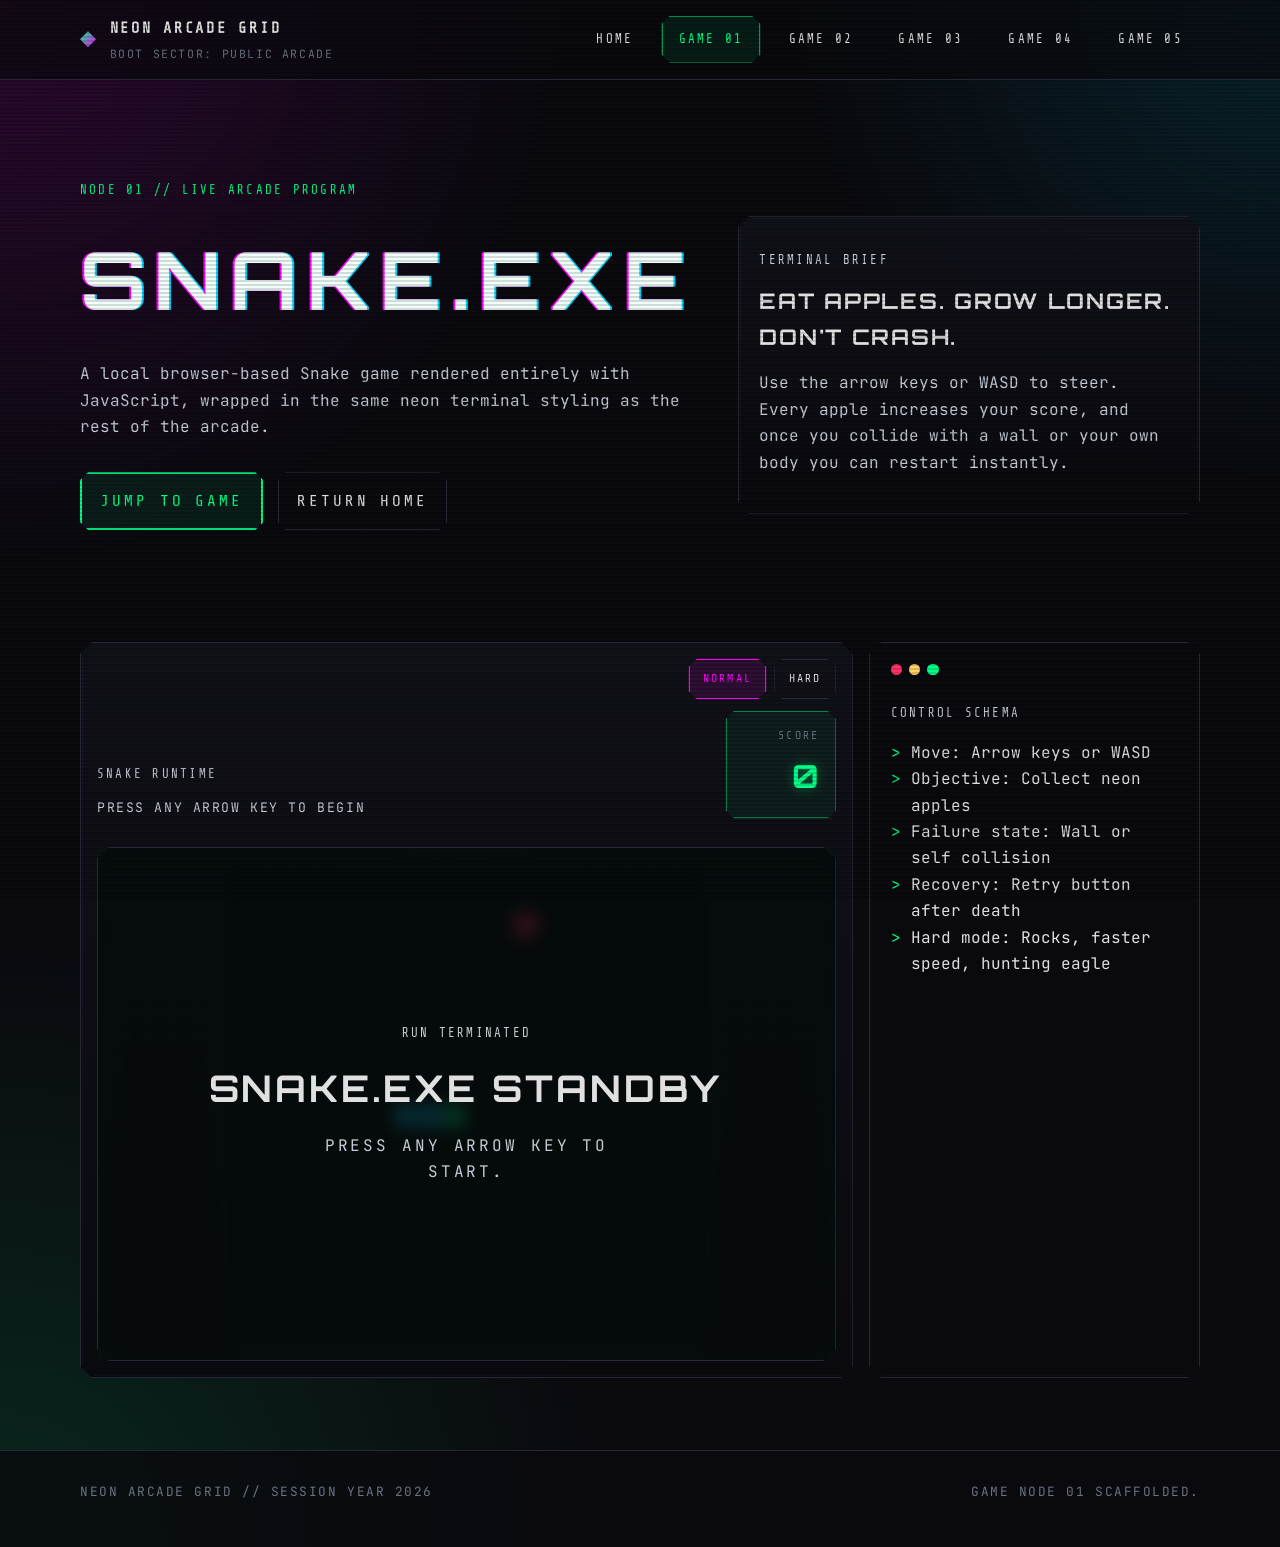
==== commit e9817d36: "new games" ====
--- a/game-01.html
+++ b/game-01.html
@@ -38,6 +38,7 @@
             <a href="game-02.html" data-nav="game-02">Game 02</a>
             <a href="game-03.html" data-nav="game-03">Game 03</a>
             <a href="game-04.html" data-nav="game-04">Game 04</a>
+            <a href="game-05.html" data-nav="game-05">Game 05</a>
           </nav>
         </div>
       </header>
--- a/assets/css/styles.css
+++ b/assets/css/styles.css
@@ -265,6 +265,10 @@
   color: var(--accent-tertiary);
 }
 
+.accent-gold {
+  color: #ffd166;
+}
+
 .glitch-title,
 .page-title,
 h2,
@@ -625,6 +629,12 @@
   grid-template-rows: auto 1fr;
 }
 
+body[data-page="game-05"] .site-shell {
+  min-height: 100vh;
+  display: grid;
+  grid-template-rows: auto 1fr;
+}
+
 body[data-page="game-04"] .inner-page {
   min-height: 0;
   height: calc(100vh - 78px);
@@ -633,6 +643,14 @@
   overflow: hidden;
 }
 
+body[data-page="game-05"] .inner-page {
+  min-height: 0;
+  height: calc(100vh - 78px);
+  display: grid;
+  grid-template-rows: auto 1fr;
+  overflow: hidden;
+}
+
 body[data-page="game-04"] .page-hero {
   padding: 1rem 0 0.75rem;
 }
@@ -688,6 +706,56 @@
   display: none;
 }
 
+body[data-page="game-05"] .page-hero {
+  padding: 1rem 0 0.75rem;
+}
+
+body[data-page="game-05"] .page-hero-grid {
+  gap: 1rem;
+  align-items: start;
+}
+
+body[data-page="game-05"] .page-title {
+  font-size: clamp(2rem, 4vw, 3.15rem);
+}
+
+body[data-page="game-05"] .hero-text {
+  max-width: 54ch;
+  font-size: 0.95rem;
+}
+
+body[data-page="game-05"] .hero-actions {
+  margin: 1rem 0 0;
+}
+
+body[data-page="game-05"] .hero-actions .button {
+  min-height: 40px;
+  padding: 0.7rem 1rem;
+}
+
+body[data-page="game-05"] .detail-panel h2 {
+  font-size: 1.05rem;
+  margin-bottom: 0.45rem;
+}
+
+body[data-page="game-05"] .detail-panel p {
+  font-size: 0.9rem;
+}
+
+body[data-page="game-05"] .content-section {
+  padding: 0.75rem 0 1rem;
+  min-height: 0;
+  display: grid;
+}
+
+body[data-page="game-05"] .content-section > .container {
+  min-height: 0;
+}
+
+body[data-page="game-05"] .site-footer {
+  display: none;
+}
+
 @media (min-width: 901px) {
   body[data-page="game-04"] .page-hero {
     display: none;
@@ -710,15 +778,40 @@
   }
 
   body[data-page="game-04"] .relic-panel {
-    gap: 0.75rem;
+    gap: 0.45rem;
   }
 
   body[data-page="game-04"] .relic-hud {
     align-items: center;
+    gap: 0.55rem;
+  }
+
+  body[data-page="game-04"] .snake-status {
+    margin-top: 0.18rem;
+    font-size: 0.68rem;
+    letter-spacing: 0.1em;
+  }
+
+  body[data-page="game-04"] .score-row {
+    gap: 0.38rem;
+  }
+
+  body[data-page="game-04"] .score-box {
+    min-width: 82px;
+    padding: 0.42rem 0.55rem;
+  }
+
+  body[data-page="game-04"] .score-box span {
+    font-size: 0.56rem;
+  }
+
+  body[data-page="game-04"] .score-box strong {
+    margin-top: 0.12rem;
+    font-size: 1.1rem;
   }
 
   body[data-page="game-04"] .relic-grid {
-    grid-template-columns: minmax(0, 1.7fr) minmax(300px, 0.82fr);
+    grid-template-columns: minmax(0, 1.62fr) minmax(340px, 0.88fr);
     gap: 0.75rem;
     min-height: 0;
   }
@@ -733,7 +826,7 @@
   }
 
   body[data-page="game-04"] .relic-canvas {
-    max-height: min(32vh, 300px);
+    max-height: min(38vh, 360px);
   }
 
   body[data-page="game-04"] .combat-log {
@@ -742,7 +835,7 @@
   }
 
   body[data-page="game-04"] .loadout-card {
-    padding: 0.8rem;
+    padding: 0.62rem;
   }
 
   body[data-page="game-04"] .loadout-list {
@@ -760,6 +853,124 @@
     overflow: visible;
     padding-right: 0;
   }
+
+  body[data-page="game-05"] .page-hero {
+    display: none;
+  }
+
+  body[data-page="game-05"] .content-section {
+    padding: 0.4rem 0 0.5rem;
+  }
+
+  body[data-page="game-05"] .game-layout.alt-layout {
+    grid-template-columns: minmax(0, 1.6fr) minmax(320px, 0.9fr);
+    gap: 0.75rem;
+    align-items: stretch;
+    min-height: 100%;
+  }
+
+  body[data-page="game-05"] .tower-panel {
+    gap: 0.45rem;
+    min-height: 100%;
+  }
+
+  body[data-page="game-05"] .tower-hud {
+    align-items: center;
+    gap: 0.55rem;
+  }
+
+  body[data-page="game-05"] .snake-status {
+    margin-top: 0.18rem;
+    font-size: 0.68rem;
+    letter-spacing: 0.1em;
+  }
+
+  body[data-page="game-05"] .score-row {
+    gap: 0.38rem;
+  }
+
+  body[data-page="game-05"] .score-box {
+    min-width: 82px;
+    padding: 0.42rem 0.55rem;
+  }
+
+  body[data-page="game-05"] .score-box span {
+    font-size: 0.56rem;
+  }
+
+  body[data-page="game-05"] .score-box strong {
+    margin-top: 0.12rem;
+    font-size: 1.1rem;
+  }
+
+  body[data-page="game-05"] .tower-screen {
+    min-height: 0;
+    height: 100%;
+    padding: 0.65rem;
+  }
+
+  body[data-page="game-05"] .tower-canvas {
+    width: 100%;
+    max-width: 100%;
+    max-height: min(44vh, 390px);
+  }
+
+  body[data-page="game-05"] .tower-sidebar {
+    grid-template-rows: auto auto minmax(0, 1fr);
+    min-height: 0;
+    gap: 0.75rem;
+  }
+
+  body[data-page="game-05"] .tower-roll-card,
+  body[data-page="game-05"] .tower-upgrade-card,
+  body[data-page="game-05"] .tower-log-card {
+    gap: 0.65rem;
+    min-height: 0;
+  }
+
+  body[data-page="game-05"] .tower-roll-preview {
+    padding: 0.75rem;
+  }
+
+  body[data-page="game-05"] .tower-roll-preview strong,
+  body[data-page="game-05"] .tower-upgrade-card strong {
+    font-size: 1rem;
+  }
+
+  body[data-page="game-05"] .tower-roll-preview p,
+  body[data-page="game-05"] .tower-upgrade-card p {
+    font-size: 0.78rem;
+    line-height: 1.4;
+  }
+
+  body[data-page="game-05"] .tower-roll-actions {
+    gap: 0.5rem;
+  }
+
+  body[data-page="game-05"] .tower-roll-actions .button,
+  body[data-page="game-05"] .tower-upgrade-actions .button {
+    min-height: 40px;
+    padding: 0.65rem 0.7rem;
+  }
+
+  body[data-page="game-05"] .tower-upgrade-grid {
+    gap: 0.5rem;
+  }
+
+  body[data-page="game-05"] .tower-upgrade-card article {
+    padding: 0.68rem;
+  }
+
+  body[data-page="game-05"] .tower-log {
+    min-height: 0;
+    max-height: none;
+    height: 100%;
+    padding: 0.75rem;
+  }
+}
+
+body[data-page="game-05"] .tower-log-card {
+  min-height: 0;
 }
 
 .landscape-warning {
@@ -1000,6 +1211,140 @@
   box-shadow: inset 0 0 24px rgba(0, 212, 255, 0.12), 0 0 24px rgba(0, 212, 255, 0.1);
 }
 
+.tower-panel {
+  display: grid;
+  gap: 1rem;
+}
+
+.tower-hud {
+  display: flex;
+  justify-content: space-between;
+  gap: 1rem;
+  align-items: end;
+}
+
+.tower-screen {
+  position: relative;
+  overflow: hidden;
+  display: grid;
+  place-items: center;
+  padding: clamp(0.75rem, 2vw, 1rem);
+  background:
+    linear-gradient(rgba(151, 120, 208, 0.06) 1px, transparent 1px),
+    linear-gradient(90deg, rgba(151, 120, 208, 0.06) 1px, transparent 1px),
+    radial-gradient(circle at center, rgba(126, 82, 208, 0.14), transparent 60%),
+    linear-gradient(180deg, rgba(20, 14, 30, 0.96), rgba(8, 10, 16, 0.98));
+  background-size: 28px 28px, 28px 28px, auto, auto;
+}
+
+.tower-canvas {
+  width: min(100%, 760px);
+  aspect-ratio: 16 / 9;
+  border: 1px solid rgba(151, 120, 208, 0.34);
+  clip-path: var(--chamfer-sm);
+  background:
+    repeating-linear-gradient(0deg, rgba(255, 255, 255, 0.02), rgba(255, 255, 255, 0.02) 2px, transparent 2px, transparent 4px),
+    rgba(14, 12, 22, 0.98);
+  box-shadow: inset 0 0 26px rgba(151, 120, 208, 0.14), 0 0 26px rgba(110, 70, 208, 0.08);
+  cursor: crosshair;
+}
+
+.tower-sidebar {
+  display: grid;
+  gap: 1rem;
+}
+
+.tower-roll-card,
+.tower-upgrade-card,
+.tower-log-card {
+  display: grid;
+  gap: 0.8rem;
+}
+
+.tower-roll-actions {
+  display: grid;
+  grid-template-columns: repeat(2, minmax(0, 1fr));
+  gap: 0.6rem;
+}
+
+.tower-roll-preview {
+  padding: 1rem;
+  border: 1px solid rgba(255, 209, 102, 0.28);
+  clip-path: var(--chamfer-sm);
+  background: rgba(24, 18, 8, 0.82);
+}
+
+.tower-roll-preview span,
+.tower-upgrade-card span {
+  display: block;
+  color: var(--muted-foreground);
+  font-family: "Share Tech Mono", monospace;
+  font-size: 0.72rem;
+  letter-spacing: 0.16em;
+  text-transform: uppercase;
+}
+
+.tower-roll-preview strong,
+.tower-upgrade-card strong {
+  display: block;
+  margin-top: 0.35rem;
+  font-family: "Orbitron", monospace;
+  font-size: 1.12rem;
+}
+
+.tower-roll-preview p,
+.tower-upgrade-card p {
+  margin: 0.5rem 0 0;
+  color: #d8d0c4;
+}
+
+.tower-roll-meta {
+  color: #ffd166;
+  font-size: 0.82rem;
+  letter-spacing: 0.08em;
+  text-transform: uppercase;
+}
+
+.tower-roll-meta.is-unaffordable {
+  color: #ff3366;
+  text-shadow: 0 0 10px rgba(255, 51, 102, 0.3);
+}
+
+.tower-upgrade-grid {
+  display: grid;
+  grid-template-columns: repeat(2, minmax(0, 1fr));
+  gap: 0.6rem;
+}
+
+.tower-upgrade-card article {
+  padding: 0.85rem;
+  border: 1px solid rgba(42, 42, 58, 0.95);
+  clip-path: var(--chamfer-sm);
+  background: rgba(18, 18, 26, 0.78);
+}
+
+.tower-upgrade-actions {
+  display: grid;
+}
+
+.tower-log {
+  min-height: 180px;
+  max-height: 240px;
+  overflow: auto;
+  padding: 1rem;
+  border: 1px solid rgba(42, 42, 58, 0.95);
+  clip-path: var(--chamfer-sm);
+  background: rgba(10, 10, 15, 0.96);
+  display: grid;
+  gap: 0.4rem;
+  align-content: start;
+}
+
+.tower-log p {
+  margin: 0;
+  color: #ddd4c5;
+}
+
 .relic-panel {
   display: grid;
   gap: 1rem;
@@ -1041,7 +1386,7 @@
 }
 
 .relic-loadout-panel {
-  grid-template-rows: auto auto auto minmax(0, 1fr);
+  grid-template-rows: auto auto minmax(0, 1fr) auto;
 }
 
 .relic-combat-panel {
@@ -1117,6 +1462,22 @@
   padding-right: 0.3rem;
 }
 
+.sidebar-loadout-list {
+  gap: 0.5rem;
+  overflow-y: auto;
+  padding-right: 0.25rem;
+}
+
+.sidebar-loadout-list .loadout-card p {
+  font-size: 0.76rem;
+  line-height: 1.42;
+  margin-top: 0.35rem;
+}
+
+.sidebar-loadout-list .loadout-card strong {
+  font-size: clamp(0.82rem, 1.1vw, 1rem);
+}
+
 .loadout-card {
   padding: 1rem;
   background: rgba(18, 18, 26, 0.8);
@@ -1187,6 +1548,12 @@
   text-shadow: 0 0 24px rgba(255, 247, 199, 0.72), 0 0 40px rgba(255, 217, 92, 0.35);
 }
 
+.rarity-nathan {
+  color: #2b003f;
+  text-shadow: 0 0 6px #8a00ff, 0 0 18px #4b0082, 0 0 38px #ff00ff;
+  animation: rgb-shift 1.2s infinite steps(2);
+}
+
 .actor-card span {
   color: #c9d2de;
   font-size: 0.8rem;
@@ -1207,8 +1574,12 @@
 .relic-top-actions,
 .relic-roll-actions {
   display: grid;
+  grid-template-columns: repeat(5, minmax(0, 1fr));
+  gap: 0.6rem;
+}
+
+.relic-roll-actions {
   grid-template-columns: repeat(3, minmax(0, 1fr));
-  gap: 0.6rem;
 }
 
 .relic-top-actions .button,
@@ -1304,21 +1675,26 @@
 
 .odds-panel {
   display: grid;
-  gap: 0.55rem;
-  padding: 0.7rem;
+  gap: 0.32rem;
+  padding: 0.42rem;
   border: 1px solid rgba(255, 0, 255, 0.28);
   background: rgba(255, 0, 255, 0.05);
   clip-path: var(--chamfer-sm);
 }
 
+.odds-panel .card-tag {
+  margin: 0;
+  font-size: 0.62rem;
+}
+
 .odds-grid {
   display: grid;
-  grid-template-columns: repeat(3, minmax(0, 1fr));
-  gap: 0.35rem;
+  grid-template-columns: repeat(9, minmax(0, 1fr));
+  gap: 0.2rem;
 }
 
 .odds-row {
-  padding: 0.48rem 0.55rem;
+  padding: 0.25rem 0.24rem;
   border: 1px solid rgba(42, 42, 58, 0.92);
   background: rgba(10, 10, 15, 0.72);
   clip-path: var(--chamfer-sm);
@@ -1328,16 +1704,66 @@
   display: block;
   color: var(--muted-foreground);
   font-family: "Share Tech Mono", monospace;
-  font-size: 0.58rem;
-  letter-spacing: 0.16em;
+  font-size: 0.42rem;
+  letter-spacing: 0.08em;
   text-transform: uppercase;
+  white-space: nowrap;
+  overflow: hidden;
+  text-overflow: clip;
 }
 
 .odds-row strong {
   display: block;
-  margin-top: 0.2rem;
+  margin-top: 0.1rem;
   font-family: "Orbitron", monospace;
-  font-size: 0.78rem;
+  font-size: 0.52rem;
+}
+
+.relic-confirm {
+  position: absolute;
+  inset: 0;
+  z-index: 8;
+  display: grid;
+  place-items: center;
+  padding: 1rem;
+  background:
+    repeating-linear-gradient(0deg, rgba(255, 51, 102, 0.12), rgba(255, 51, 102, 0.12) 2px, transparent 2px, transparent 5px),
+    radial-gradient(circle at center, rgba(255, 51, 102, 0.38), rgba(10, 10, 15, 0.94) 68%);
+  border: 1px solid rgba(255, 51, 102, 0.75);
+  box-shadow: inset 0 0 42px rgba(255, 51, 102, 0.34), 0 0 28px rgba(255, 51, 102, 0.25);
+}
+
+.relic-confirm.is-hidden {
+  display: none;
+}
+
+.relic-confirm-card {
+  width: min(100%, 420px);
+  display: grid;
+  gap: 0.85rem;
+  padding: 1rem;
+  border: 2px solid var(--destructive);
+  background: rgba(20, 4, 10, 0.96);
+  clip-path: var(--chamfer);
+  box-shadow: 0 0 18px rgba(255, 51, 102, 0.45);
+}
+
+.relic-confirm-card h3 {
+  color: #ffe7ef;
+  font-size: 1rem;
+  letter-spacing: 0.12em;
+}
+
+.relic-confirm-card p {
+  margin: 0;
+  color: #ffd3dd;
+  font-size: 0.8rem;
+}
+
+.relic-confirm-actions {
+  display: grid;
+  grid-template-columns: repeat(2, minmax(0, 1fr));
+  gap: 0.55rem;
 }
 
 .snake-canvas {
@@ -1542,16 +1968,35 @@
     overflow: visible;
   }
 
+  body[data-page="game-05"] .inner-page {
+    height: auto;
+    min-height: calc(100vh - 78px);
+    overflow: visible;
+  }
+
   body[data-page="game-04"] .content-section {
     display: block;
   }
 
+  body[data-page="game-05"] .content-section {
+    display: block;
+  }
+
   body[data-page="game-04"] .site-footer {
     display: block;
   }
 
+  body[data-page="game-05"] .site-footer {
+    display: block;
+  }
+
   .relic-grid,
   .combat-actors {
+    grid-template-columns: 1fr;
+  }
+
+  .tower-roll-actions,
+  .tower-upgrade-grid {
     grid-template-columns: 1fr;
   }
 
@@ -1633,3 +2078,12 @@
     min-height: 280px;
   }
 }
+
+@media (min-width: 901px) {
+  body[data-page="game-05"] .tower-roll-actions .button,
+  body[data-page="game-05"] .tower-upgrade-actions .button {
+    min-height: 36px;
+    padding: 0.58rem 0.62rem;
+    font-size: 0.88rem;
+  }
+}
